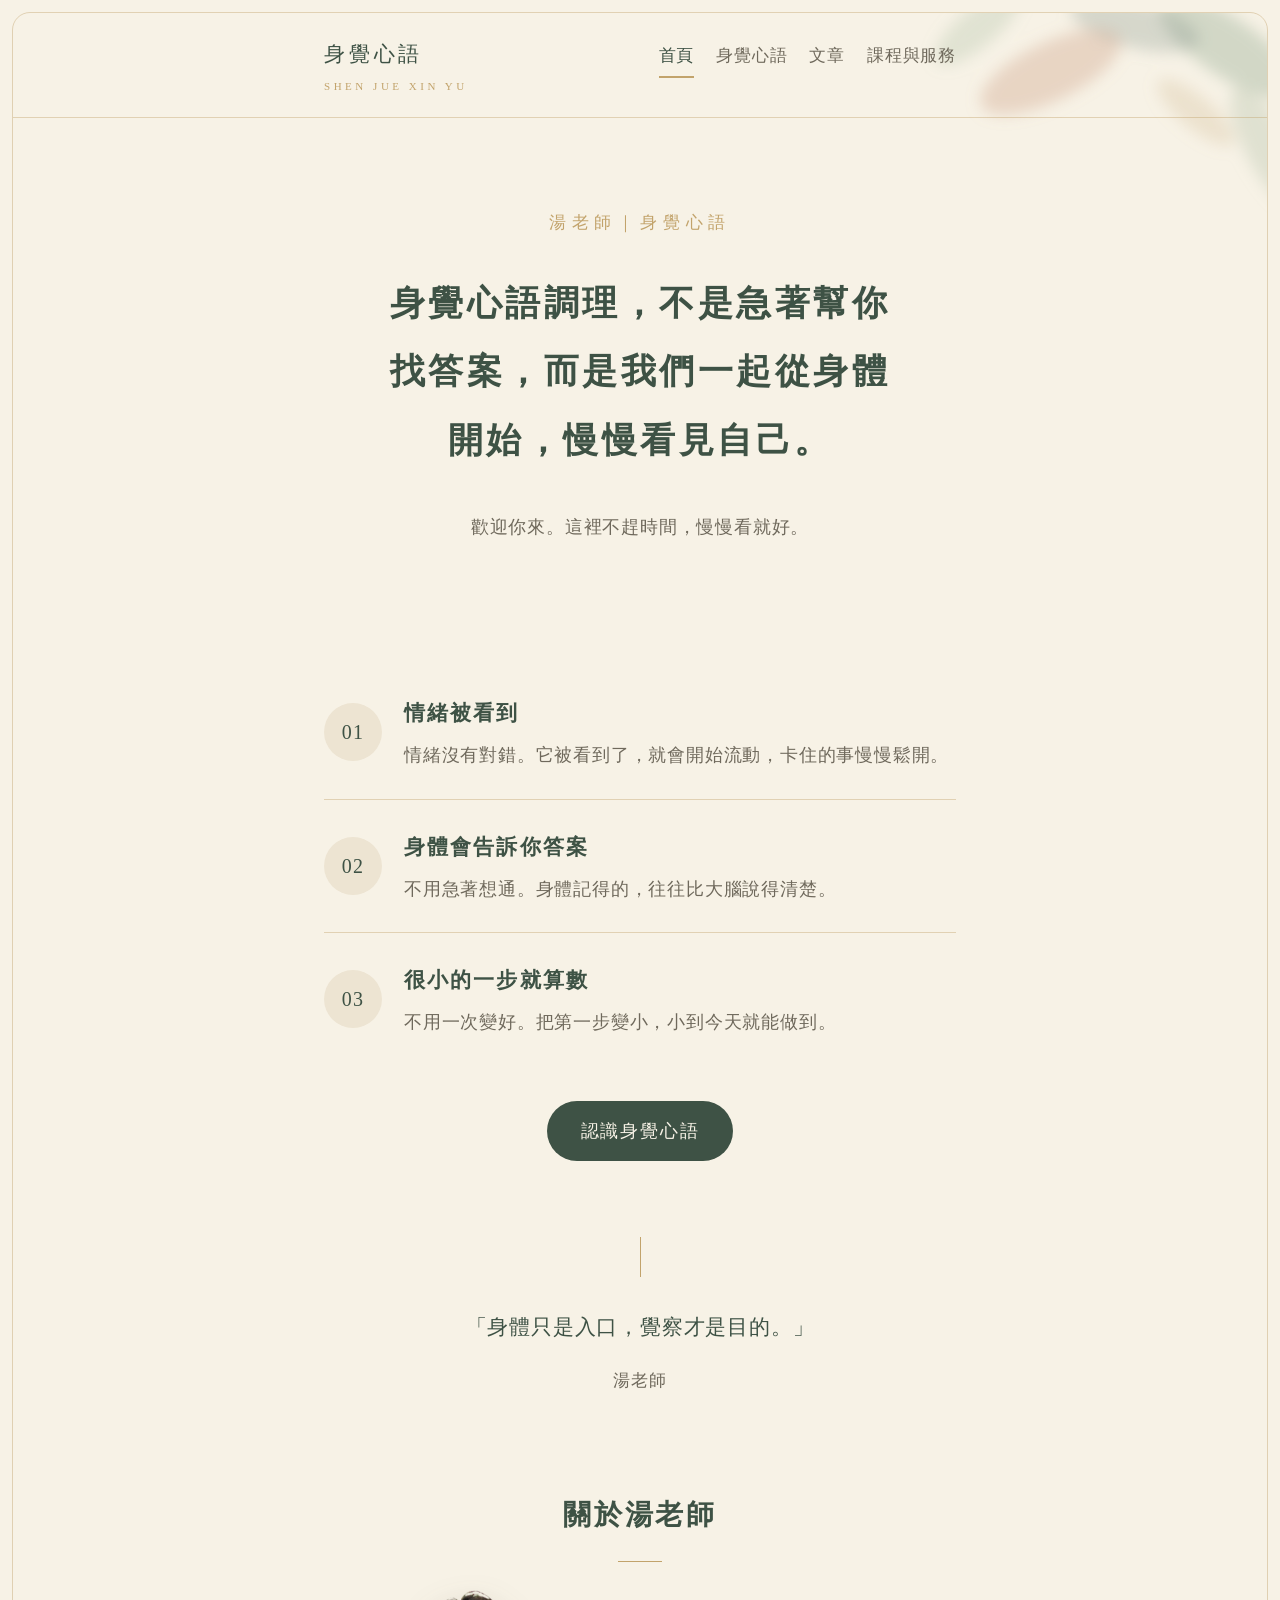
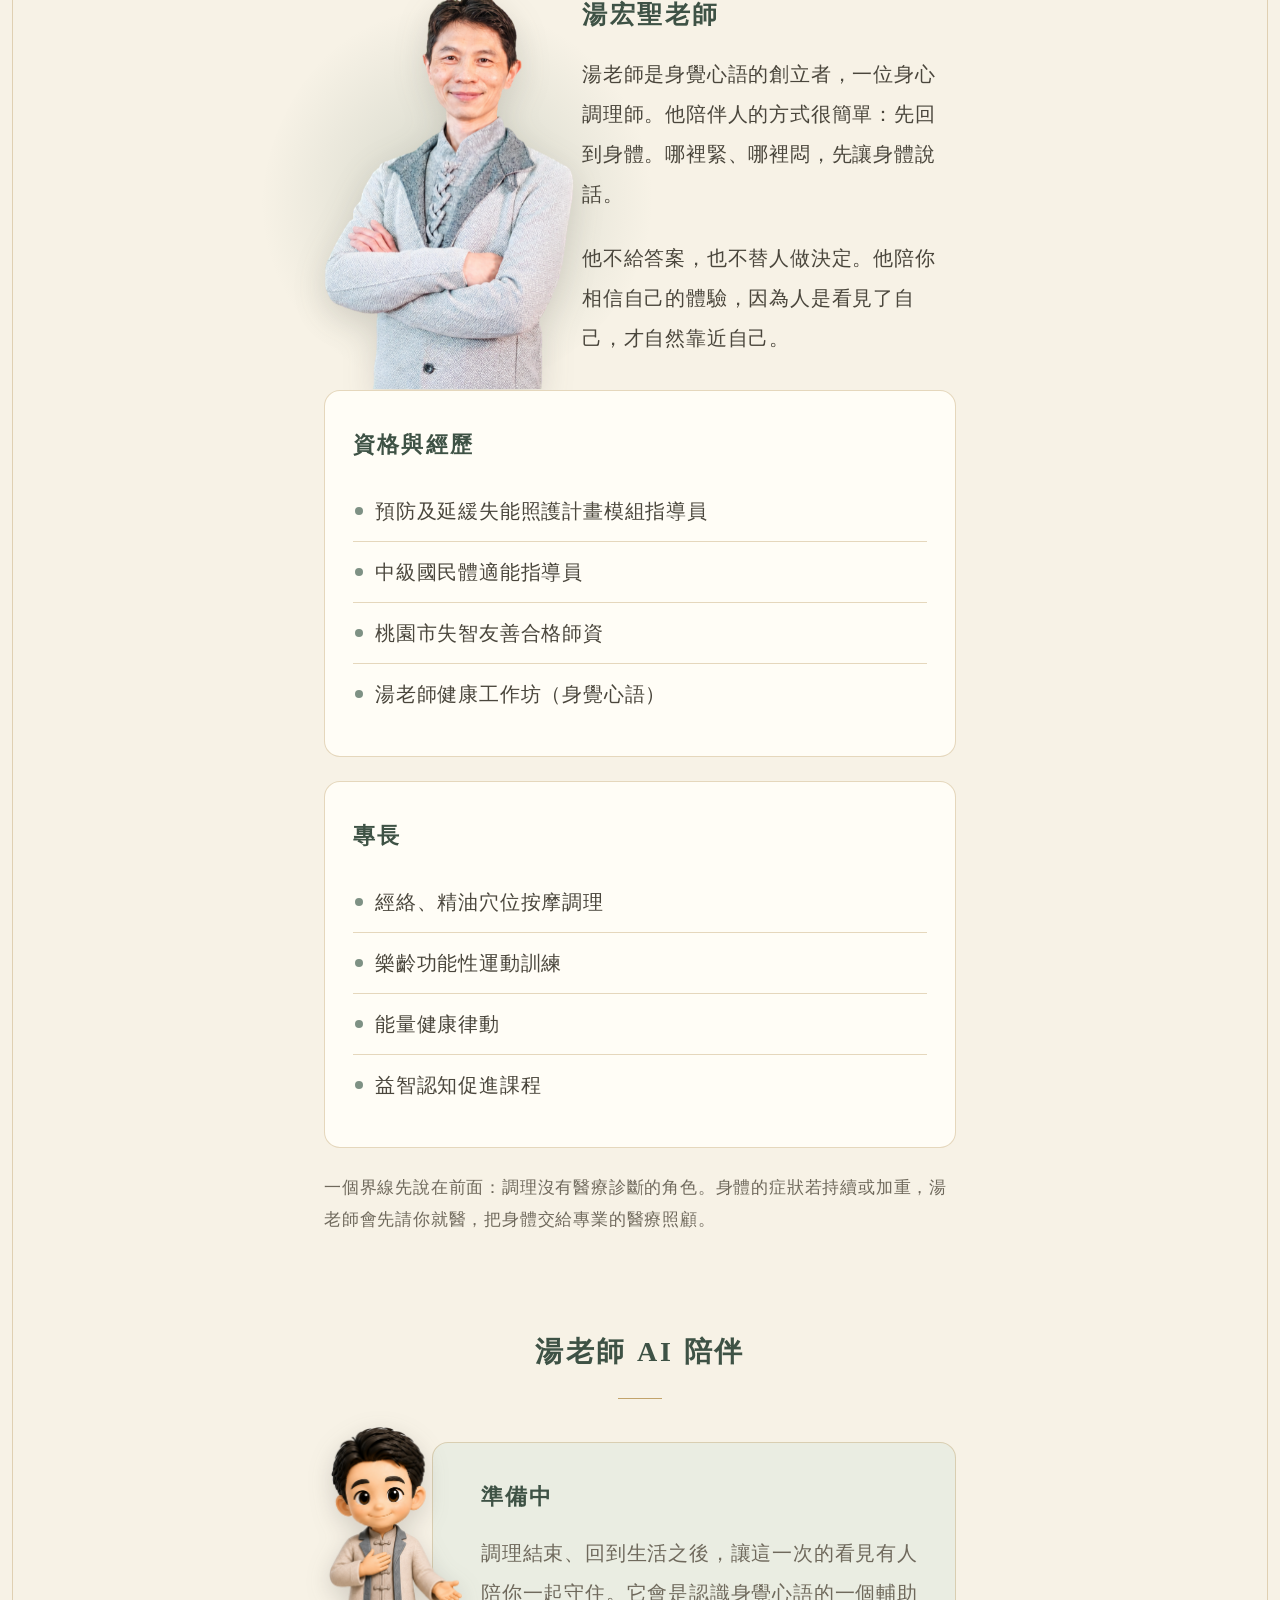
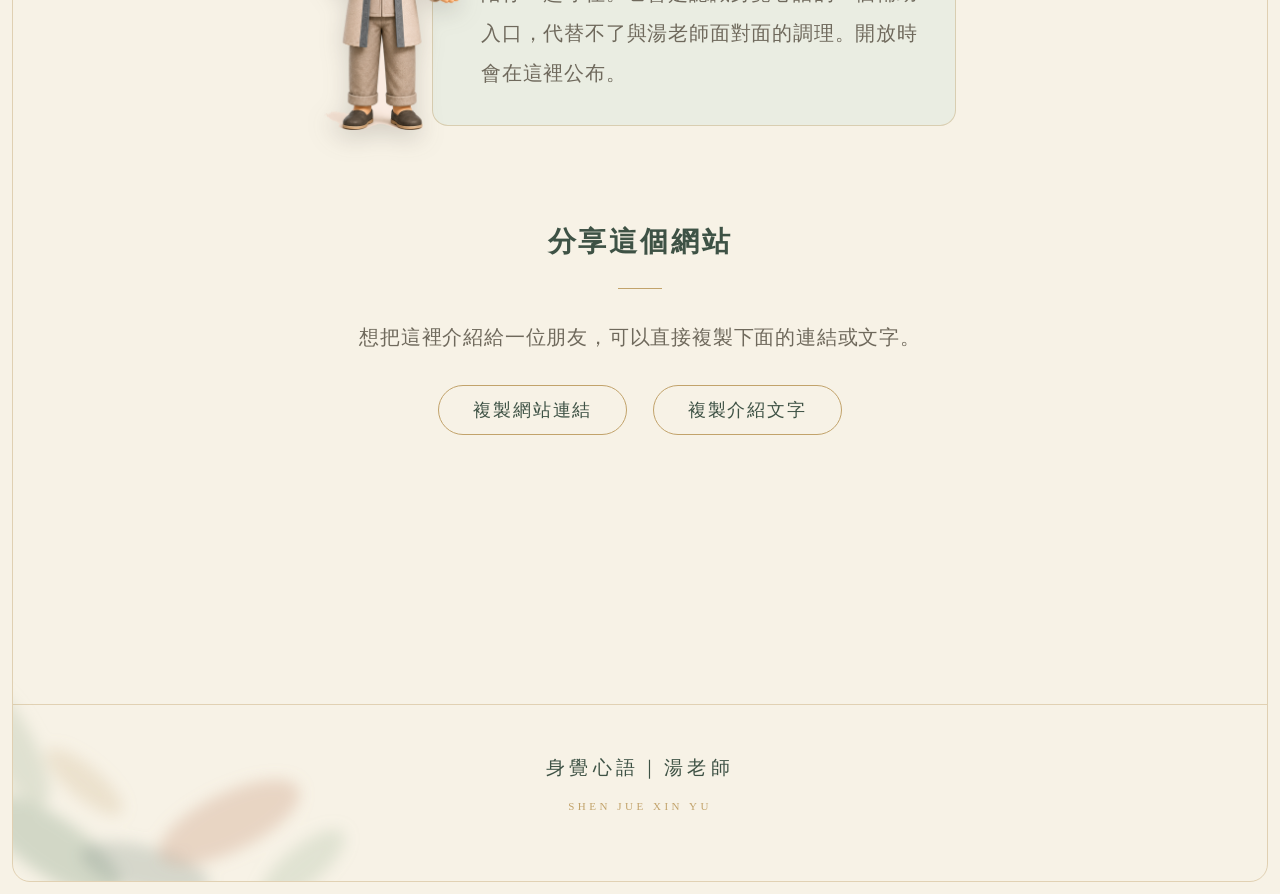
==== index.html @ d721b032 "身覺心語官網 初始版本" ====
<!DOCTYPE html>
<html lang="zh-Hant">
<head>
<meta charset="UTF-8">
<meta name="viewport" content="width=device-width, initial-scale=1">
<meta name="robots" content="noindex, nofollow">
<title>身覺心語｜湯老師</title>
<link rel="stylesheet" href="style.css">
</head>
<body>
<div class="sheet">

<nav class="nav">
  <div class="nav-inner">
    <a class="nav-brand" href="index.html">身覺心語<span class="latin">SHEN JUE XIN YU</span></a>
    <a class="nav-link active" href="index.html">首頁</a>
    <a class="nav-link" href="system.html">身覺心語</a>
    <a class="nav-link" href="articles.html">文章</a>
    <a class="nav-link" href="services.html">課程與服務</a>
  </div>
</nav>

<main class="page">

  <div class="hero">
    <div class="kicker">湯老師｜身覺心語</div>
    <h1>身覺心語調理，不是急著幫你找答案，而是我們一起從身體開始，慢慢看見自己。</h1>
    <p class="sub">歡迎你來。這裡不趕時間，慢慢看就好。</p>
  </div>

  <section>
    <div class="numlist">
      <div class="numitem">
        <div class="num">01</div>
        <div>
          <h3>情緒被看到</h3>
          <p>情緒沒有對錯。它被看到了，就會開始流動，卡住的事慢慢鬆開。</p>
        </div>
      </div>
      <div class="numitem">
        <div class="num">02</div>
        <div>
          <h3>身體會告訴你答案</h3>
          <p>不用急著想通。身體記得的，往往比大腦說得清楚。</p>
        </div>
      </div>
      <div class="numitem">
        <div class="num">03</div>
        <div>
          <h3>很小的一步就算數</h3>
          <p>不用一次變好。把第一步變小，小到今天就能做到。</p>
        </div>
      </div>
    </div>
    <p class="center" style="margin-top:36px;">
      <a class="btn" href="system.html">認識身覺心語</a>
    </p>
  </section>

  <blockquote class="quote">
    「身體只是入口，覺察才是目的。」
    <span class="by">湯老師</span>
  </blockquote>

  <section>
    <h2 class="section-title">關於湯老師</h2>
    <div class="about-stage">
      <img class="about-photo" src="assets/tang-portrait.png" alt="湯宏聖老師形象照">
      <div class="about-intro">
        <h3>湯宏聖老師</h3>
        <p>湯老師是身覺心語的創立者，一位身心調理師。他陪伴人的方式很簡單：先回到身體。哪裡緊、哪裡悶，先讓身體說話。</p>
        <p>他不給答案，也不替人做決定。他陪你相信自己的體驗，因為人是看見了自己，才自然靠近自己。</p>
      </div>
    </div>

    <div class="card" style="margin-top:32px;">
      <h3>資格與經歷</h3>
      <ul class="cred-list">
        <li>預防及延緩失能照護計畫模組指導員</li>
        <li>中級國民體適能指導員</li>
        <li>桃園市失智友善合格師資</li>
        <li>湯老師健康工作坊（身覺心語）</li>
      </ul>
    </div>
    <div class="card">
      <h3>專長</h3>
      <ul class="cred-list">
        <li>經絡、精油穴位按摩調理</li>
        <li>樂齡功能性運動訓練</li>
        <li>能量健康律動</li>
        <li>益智認知促進課程</li>
      </ul>
    </div>

    <p class="note">一個界線先說在前面：調理沒有醫療診斷的角色。身體的症狀若持續或加重，湯老師會先請你就醫，把身體交給專業的醫療照顧。</p>
  </section>

  <section>
    <h2 class="section-title">湯老師 AI 陪伴</h2>
    <div class="ai-stage">
      <img class="ai-figure" src="assets/q-home.png" alt="Q版湯老師">
      <div class="card tint">
        <h3>準備中</h3>
        <p class="soft">調理結束、回到生活之後，讓這一次的看見有人陪你一起守住。它會是認識身覺心語的一個輔助入口，代替不了與湯老師面對面的調理。開放時會在這裡公布。</p>
        <!-- GPTs 連結由湯老師提供後填入下方 href -->
        <!-- <p><a class="btn" href="">開始體驗</a></p> -->
      </div>
    </div>
  </section>

  <section>
    <h2 class="section-title">分享這個網站</h2>
    <p class="center soft">想把這裡介紹給一位朋友，可以直接複製下面的連結或文字。</p>
    <p class="center" style="margin-top:28px;">
      <button class="btn ghost" id="copyLink" type="button">複製網站連結</button>
      &nbsp;&nbsp;
      <button class="btn ghost" id="copyIntro" type="button">複製介紹文字</button>
    </p>
    <p class="center note" id="copyDone" style="visibility:hidden;">已複製</p>
  </section>

</main>

<footer>
  <div class="brand">身覺心語｜湯老師<span class="latin">SHEN JUE XIN YU</span></div>
</footer>

</div>

<script>
(function () {
  var introText = "想把湯老師的網站分享給你。湯老師從身體的感受出發，陪人慢慢整理情緒，還有生活裡卡住的地方。可以先安靜看看，不用急著決定什麼。";

  function copy(text) {
    if (navigator.clipboard && navigator.clipboard.writeText) {
      return navigator.clipboard.writeText(text);
    }
    var ta = document.createElement("textarea");
    ta.value = text;
    document.body.appendChild(ta);
    ta.select();
    document.execCommand("copy");
    document.body.removeChild(ta);
    return Promise.resolve();
  }

  function done() {
    var el = document.getElementById("copyDone");
    el.style.visibility = "visible";
    setTimeout(function () { el.style.visibility = "hidden"; }, 2000);
  }

  document.getElementById("copyLink").addEventListener("click", function () {
    copy(window.location.href).then(done);
  });
  document.getElementById("copyIntro").addEventListener("click", function () {
    copy(introText).then(done);
  });
})();
</script>

</body>
</html>
---- style.css ----
/* 身覺心語｜湯老師 個人網站 共用樣式
   版型：陶土手札（2026-07-23 江江選定）
   紙質米白底、金色細線框、四角水彩葉、墨綠襯線標題、編號清單。
   讀者可能五十歲上下：正文 19px 起跳，全站最小字級 17px，行距放寬。 */

:root {
  --paper: #F7F2E6;
  --card: #FFFDF6;
  --ink: #3E5245;        /* 墨綠：標題與重點 */
  --text: #4A463C;       /* 正文暖棕灰 */
  --text-soft: #6F695C;
  --gold: #C2A36B;
  --gold-line: rgba(194, 163, 107, 0.42);
  --cream: #EDE4D2;      /* 編號圓底 */
  --sage: #7E9184;
  --sage-soft: #EAEDE2;
  --clay: #B97D5B;
  --clay-soft: #F5EBDF;
  --qbg: #F7E9DF;        /* Q 版圖的底色，用來讓裁切圖融入 */
}

* { box-sizing: border-box; }

html, body {
  margin: 0;
  padding: 0;
  background: var(--paper);
}

body {
  font-family: "PingFang TC", "Heiti TC", "Microsoft JhengHei", sans-serif;
  font-size: 19px;
  line-height: 2;
  letter-spacing: 0.04em;
  color: var(--text);
  -webkit-font-smoothing: antialiased;
  padding: 12px;
}

h1, h2, h3, .serif {
  font-family: "Songti TC", "Kaiti TC", "PMingLiU", serif;
  font-weight: 600;
  letter-spacing: 0.1em;
  color: var(--ink);
}

/* ── 金線紙框與水彩葉 ── */
.sheet {
  position: relative;
  overflow: hidden;
  border: 1px solid var(--gold-line);
  border-radius: 18px;
  min-height: calc(100vh - 24px);
}
.sheet::before,
.sheet::after {
  content: "";
  position: absolute;
  width: min(420px, 82vw);
  height: min(420px, 82vw);
  background: url("assets/leaf-corner.svg") no-repeat;
  background-size: contain;
  pointer-events: none;
  z-index: 0;
}
.sheet::before { top: -30px; right: -50px; transform: scaleX(-1); }
.sheet::after  { bottom: -30px; left: -50px; transform: scaleY(-1); }

/* ── 導覽 ── */
.nav {
  position: relative;
  z-index: 1;
  border-bottom: 1px solid var(--gold-line);
}
.nav-inner {
  max-width: 680px;
  margin: 0 auto;
  padding: 20px 24px;
  display: flex;
  flex-wrap: wrap;
  align-items: baseline;
  gap: 8px 22px;
}
.nav-brand {
  font-family: "Songti TC", "Kaiti TC", serif;
  font-size: 21px;
  letter-spacing: 0.18em;
  color: var(--ink);
  text-decoration: none;
  margin-right: auto;
}
.nav-brand .latin {
  display: block;
  font-family: Georgia, serif;
  font-size: 11px;
  letter-spacing: 0.32em;
  color: var(--gold);
}
.nav a.nav-link {
  font-size: 17px;
  color: var(--text-soft);
  text-decoration: none;
  padding-bottom: 3px;
}
.nav a.nav-link:hover { color: var(--ink); }
.nav a.nav-link.active {
  color: var(--ink);
  border-bottom: 2px solid var(--gold);
}

/* ── 版面 ── */
.page {
  position: relative;
  z-index: 1;
  max-width: 680px;
  margin: 0 auto;
  padding: 0 24px 96px;
}
section { margin-top: 88px; }

.section-title {
  font-size: 26px;
  margin: 0 0 28px;
  text-align: center;
}
.section-title::after {
  content: "";
  display: block;
  width: 44px;
  height: 1px;
  background: var(--gold);
  margin: 18px auto 0;
}

p { margin: 0 0 1.2em; }
.soft { color: var(--text-soft); }
.note {
  font-size: 17px;
  line-height: 1.9;
  color: var(--text-soft);
}
.center { text-align: center; }

/* ── 開場 ── */
.hero {
  padding: 88px 0 12px;
  text-align: center;
}
.hero .kicker {
  font-size: 17px;
  letter-spacing: 0.34em;
  color: var(--gold);
  margin-bottom: 30px;
}
.hero h1 {
  font-size: 31px;
  line-height: 1.95;
  font-weight: 600;
  margin: 0 auto;
  max-width: 15em;
}
.hero .sub {
  margin-top: 34px;
  font-size: 18px;
  color: var(--text-soft);
}

/* ── 編號清單（01 02 03）── */
.numlist { margin-top: 12px; }
.numitem {
  display: flex;
  align-items: center;
  gap: 22px;
  padding: 26px 0;
}
.numitem + .numitem { border-top: 1px solid var(--gold-line); }
.numitem .num {
  flex: none;
  width: 58px;
  height: 58px;
  border-radius: 50%;
  background: var(--cream);
  color: var(--ink);
  font-family: "Songti TC", Georgia, serif;
  font-size: 20px;
  letter-spacing: 0.06em;
  display: flex;
  align-items: center;
  justify-content: center;
}
.numitem h3 { font-size: 21px; margin: 0 0 4px; }
.numitem p { margin: 0; color: var(--text-soft); font-size: 18px; line-height: 1.9; }

/* ── 金句 ── */
.quote {
  margin: 76px auto 0;
  max-width: 26em;
  text-align: center;
  font-family: "Songti TC", "Kaiti TC", serif;
  font-size: 21px;
  line-height: 2.1;
  color: var(--ink);
}
.quote::before {
  content: "";
  display: block;
  width: 1px;
  height: 40px;
  background: var(--gold);
  margin: 0 auto 28px;
}
.quote .by {
  display: block;
  margin-top: 14px;
  font-size: 17px;
  color: var(--text-soft);
  font-family: "PingFang TC", sans-serif;
}

/* ── 卡片 ── */
.card {
  background: var(--card);
  border: 1px solid var(--gold-line);
  border-radius: 16px;
  padding: 32px 28px;
  margin-bottom: 24px;
}
.card h3 { font-size: 22px; margin: 0 0 14px; }
.card p:last-child { margin-bottom: 0; }
.tint { background: var(--sage-soft); }

/* ── 圖文交織構圖 ── */

/* 關於湯老師：去背照浮在有機色暈上，文字繞排，下緣藏進資格卡後面 */
.about-stage {
  position: relative;
  margin-bottom: 6px;
}
.about-stage::before {
  content: "";
  position: absolute;
  left: -10%;
  top: 4%;
  width: 62%;
  aspect-ratio: 1 / 1;
  background: radial-gradient(closest-side, rgba(126, 145, 132, 0.30), rgba(126, 145, 132, 0));
  border-radius: 48% 52% 55% 45% / 55% 48% 52% 45%;
  z-index: 0;
}
.about-photo {
  float: left;
  width: 46%;
  max-width: 250px;
  margin: 0 8px -34px 0;
  position: relative;
  z-index: 1;
  filter: drop-shadow(0 10px 16px rgba(70, 65, 58, 0.16));
}
.about-intro { position: relative; z-index: 1; }
.about-intro h3 { font-size: 25px; margin: 8px 0 14px; }
.about-stage::after { content: ""; display: block; clear: none; }
.about-stage + .card { position: relative; z-index: 2; }

/* AI 陪伴：Q 版站在卡片旁，手勢對著卡片、身體與卡片交疊 */
.ai-stage {
  display: flex;
  align-items: flex-end;
}
.ai-figure {
  flex: none;
  width: 138px;
  margin-right: -30px;
  margin-bottom: -4px;
  position: relative;
  z-index: 2;
  filter: drop-shadow(0 8px 12px rgba(70, 65, 58, 0.20));
}
.ai-stage .card {
  position: relative;
  z-index: 1;
  margin-bottom: 0;
  padding-left: 48px;
}

/* 分頁開場：文字在左、Q 版站在金線後探出來 */
.hero-side {
  display: flex;
  align-items: flex-end;
  gap: 10px;
  text-align: left;
  padding: 64px 0 0;
  border-bottom: 1px solid var(--gold-line);
}
.hero-side .hero-text { flex: 1; padding-bottom: 36px; }
.hero-side .kicker { margin-bottom: 22px; }
.hero-side h1 { font-size: 29px; margin: 0; max-width: none; }
.hero-side .sub { margin-top: 18px; }
.hero-figure {
  flex: none;
  width: 128px;
  margin-bottom: -1px;
  filter: drop-shadow(0 6px 10px rgba(70, 65, 58, 0.16));
}

/* ── 名銜與專長 ── */
.cred-list {
  list-style: none;
  margin: 0;
  padding: 0;
}
.cred-list li {
  padding: 10px 0 10px 22px;
  position: relative;
  border-bottom: 1px solid var(--gold-line);
}
.cred-list li:last-child { border-bottom: none; }
.cred-list li::before {
  content: "";
  position: absolute;
  left: 2px;
  top: 50%;
  width: 8px;
  height: 8px;
  border-radius: 50%;
  background: var(--sage);
  transform: translateY(-50%);
}

/* ── 服務 ── */
.svc dl {
  margin: 20px 0 0;
  border-top: 1px solid var(--gold-line);
  padding-top: 18px;
}
.svc dt {
  font-size: 17px;
  color: var(--ink);
  letter-spacing: 0.12em;
  margin-top: 14px;
}
.svc dt:first-child { margin-top: 0; }
.svc dd { margin: 4px 0 0; }

.chip {
  display: inline-block;
  font-size: 17px;
  color: var(--clay);
  background: var(--clay-soft);
  border-radius: 999px;
  padding: 2px 16px;
}

/* ── 按鈕 ── */
.btn {
  display: inline-block;
  font-size: 18px;
  color: var(--paper);
  background: var(--ink);
  border: none;
  border-radius: 999px;
  padding: 12px 34px;
  text-decoration: none;
  cursor: pointer;
  font-family: inherit;
  letter-spacing: 0.1em;
}
.btn:hover { background: #33453A; }
.btn.ghost {
  background: transparent;
  color: var(--ink);
  border: 1px solid var(--gold);
}
.btn.ghost:hover { background: var(--cream); }

/* ── 四層結構 ── */
.layer {
  display: flex;
  gap: 22px;
  align-items: flex-start;
  padding: 30px 0;
  border-bottom: 1px solid var(--gold-line);
}
.layer:last-of-type { border-bottom: none; }
.layer .glyph {
  flex: none;
  width: 58px;
  height: 58px;
  border-radius: 50%;
  background: var(--cream);
  color: var(--ink);
  font-family: "Songti TC", "Kaiti TC", serif;
  font-size: 26px;
  display: flex;
  align-items: center;
  justify-content: center;
}
.layer h3 { font-size: 21px; margin: 4px 0 8px; }
.layer p { margin: 0; color: var(--text-soft); }

/* ── 聯絡 ── */
.contact-row {
  display: flex;
  justify-content: space-between;
  align-items: baseline;
  gap: 16px;
  padding: 16px 0;
  border-bottom: 1px solid var(--gold-line);
}
.contact-row .label { color: var(--text-soft); }

/* ── 文章 ── */
.article-card {
  display: block;
  background: var(--card);
  border: 1px solid var(--gold-line);
  border-radius: 16px;
  padding: 26px 28px;
  margin-bottom: 20px;
  text-decoration: none;
  color: var(--text);
}
.article-card:hover { border-color: var(--gold); }
.article-card .meta {
  font-size: 17px;
  color: var(--text-soft);
  margin-bottom: 6px;
}
.article-card h3 { font-size: 21px; margin: 0 0 8px; }
.article-card p { margin: 0; color: var(--text-soft); }

.empty {
  text-align: center;
  color: var(--text-soft);
  background: var(--sage-soft);
  border-radius: 16px;
  padding: 44px 28px;
}

/* ── 頁尾 ── */
footer {
  position: relative;
  z-index: 1;
  margin-top: 96px;
  border-top: 1px solid var(--gold-line);
  padding: 44px 24px 64px;
  text-align: center;
}
footer .brand {
  font-family: "Songti TC", "Kaiti TC", serif;
  font-size: 19px;
  letter-spacing: 0.24em;
  color: var(--ink);
}
footer .latin {
  display: block;
  margin-top: 8px;
  font-family: Georgia, serif;
  font-size: 11px;
  letter-spacing: 0.32em;
  color: var(--gold);
}

@media (min-width: 600px) {
  body { font-size: 20px; }
  .hero h1 { font-size: 35px; }
  .section-title { font-size: 28px; }
}

@media (max-width: 520px) {
  .ai-figure { width: 104px; margin-right: -20px; }
  .ai-stage .card { padding-left: 38px; padding-right: 22px; }
}
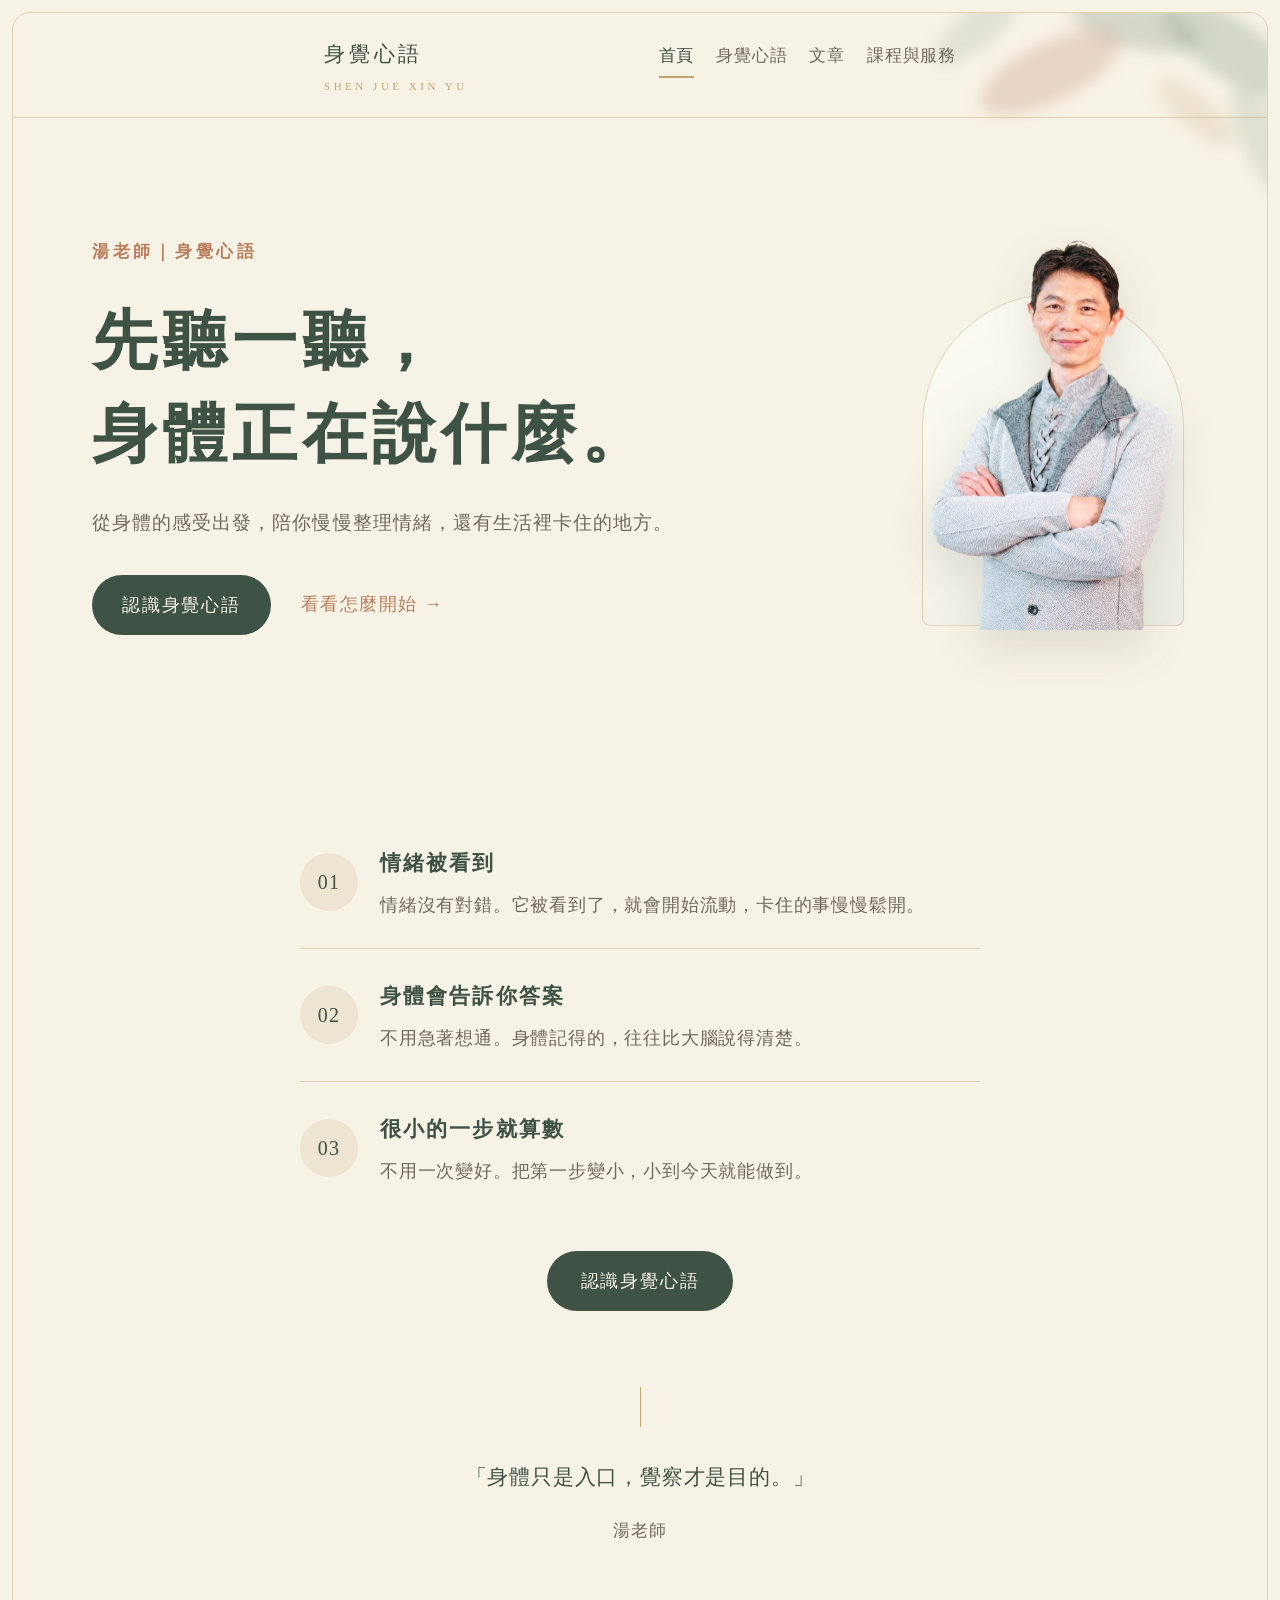
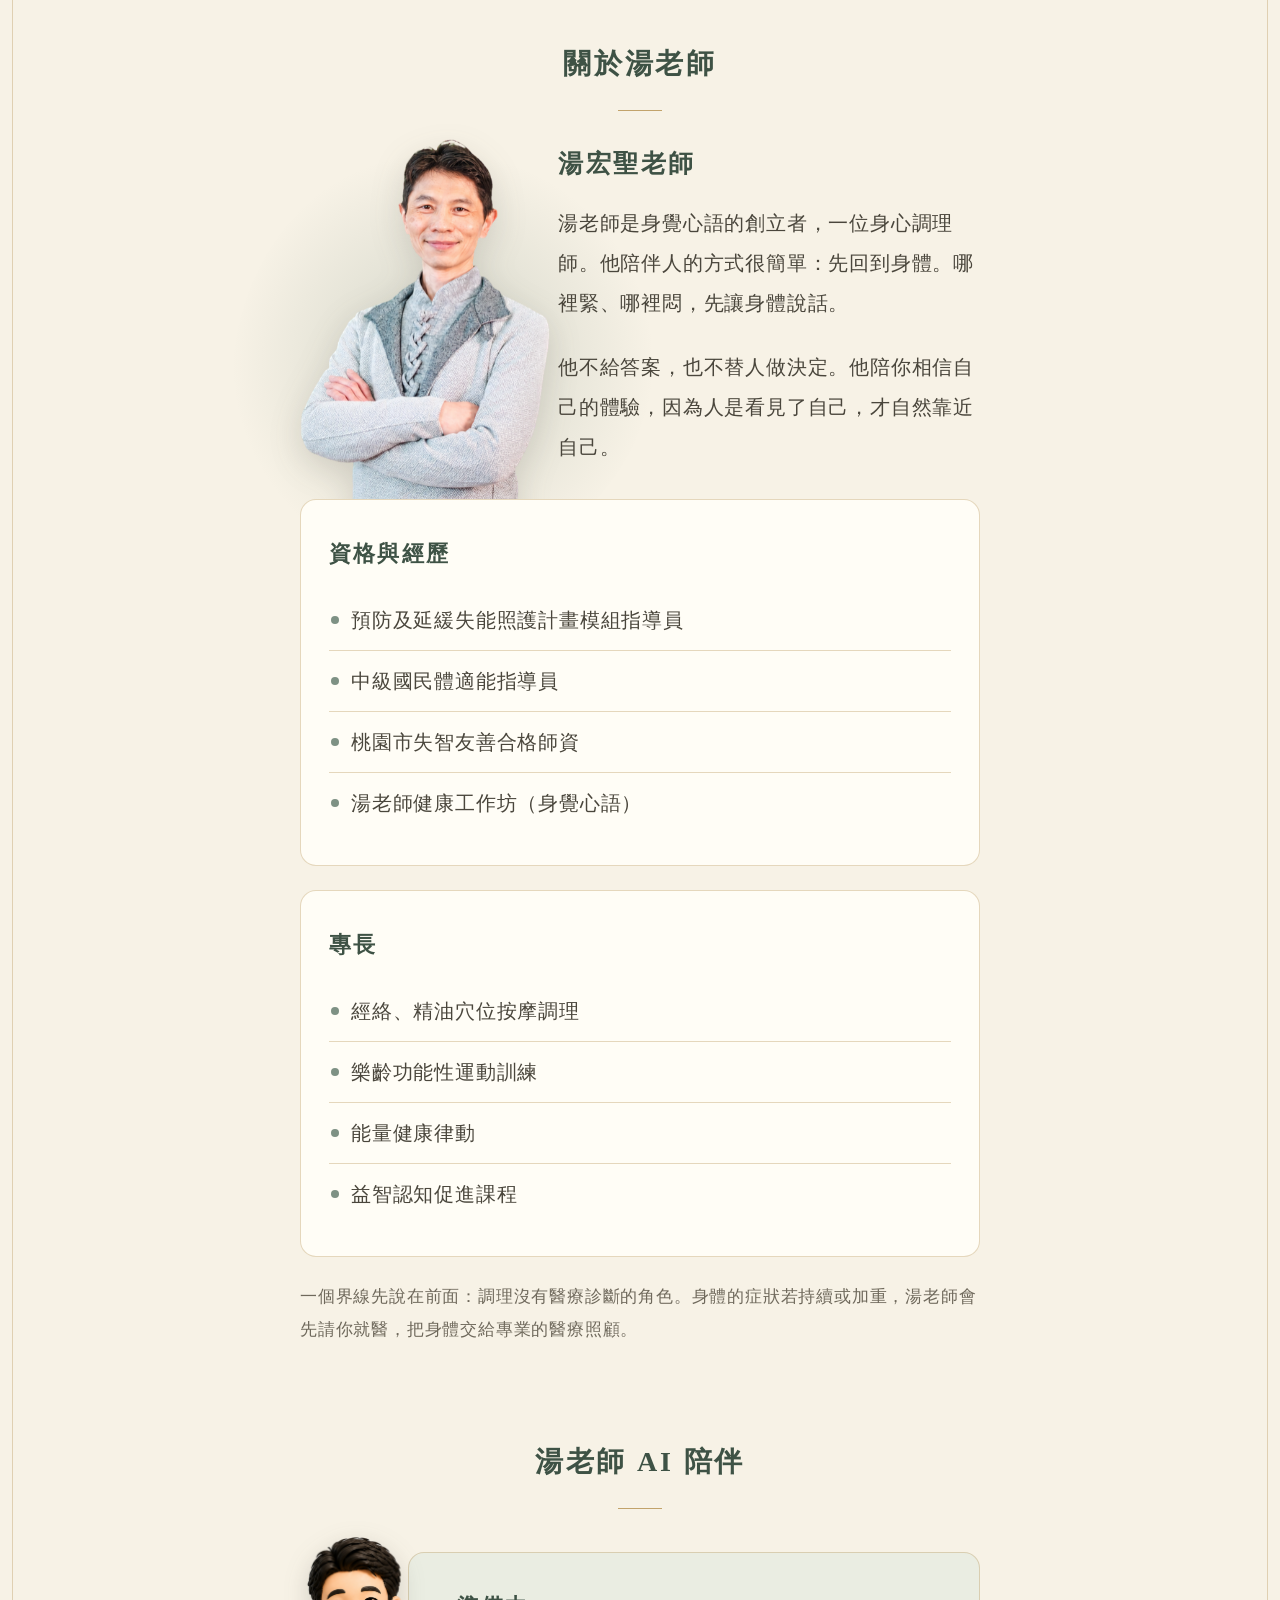
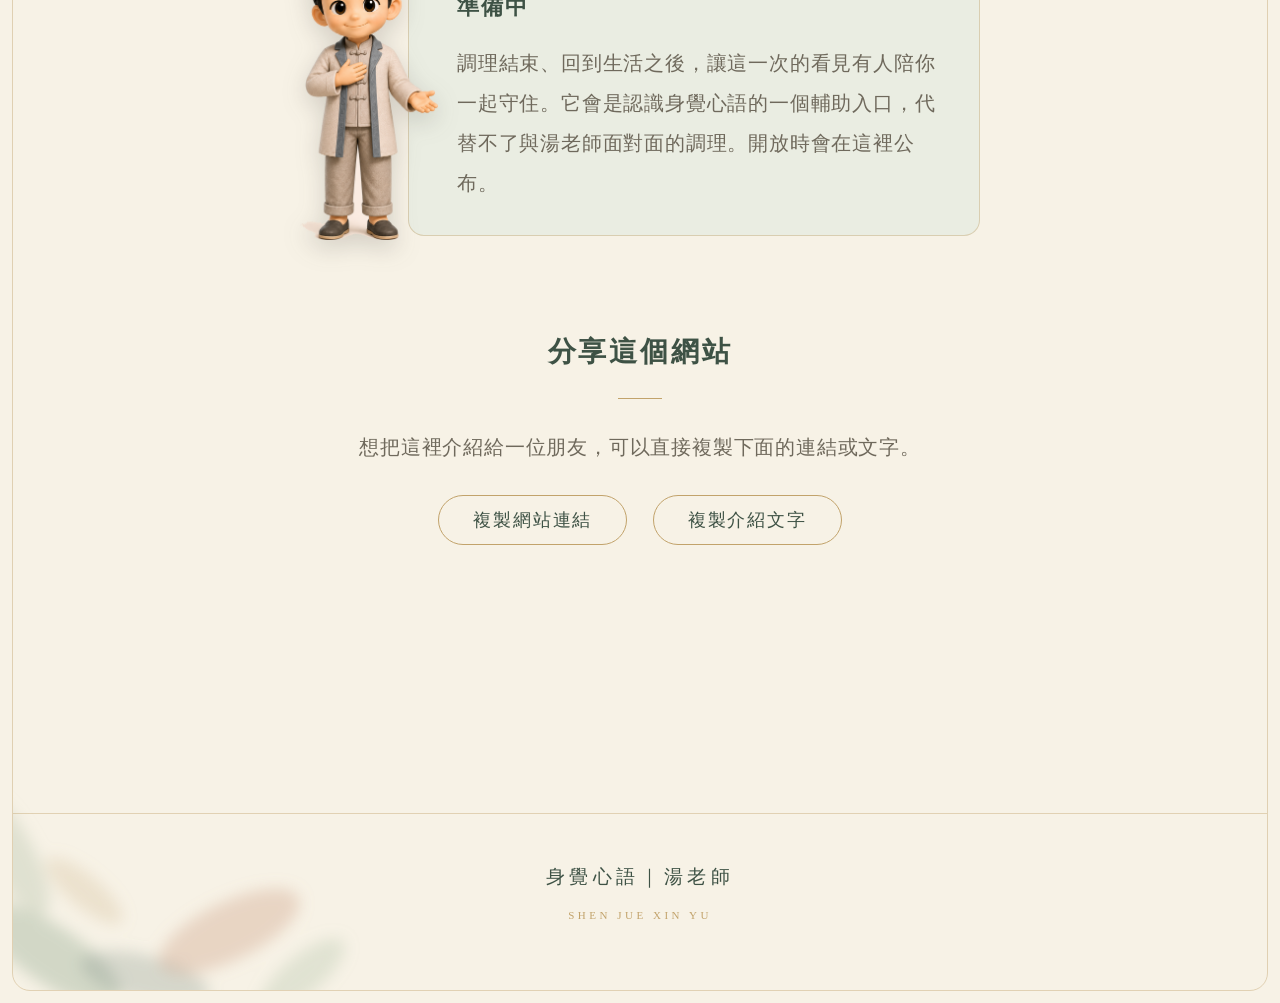
==== commit 3eb402dc: "優化首頁人物與文字排版" ====
--- a/index.html
+++ b/index.html
@@ -3,7 +3,6 @@
 <head>
 <meta charset="UTF-8">
 <meta name="viewport" content="width=device-width, initial-scale=1">
-<meta name="robots" content="noindex, nofollow">
 <title>身覺心語｜湯老師</title>
 <link rel="stylesheet" href="style.css">
 </head>
@@ -20,12 +19,21 @@
   </div>
 </nav>
 
-<main class="page">
+<main class="page home-page">
 
-  <div class="hero">
-    <div class="kicker">湯老師｜身覺心語</div>
-    <h1>身覺心語調理，不是急著幫你找答案，而是我們一起從身體開始，慢慢看見自己。</h1>
-    <p class="sub">歡迎你來。這裡不趕時間，慢慢看就好。</p>
+  <div class="home-hero">
+    <div class="home-hero-copy">
+      <div class="kicker">湯老師｜身覺心語</div>
+      <h1><span>先聽一聽，</span><span>身體正在說什麼。</span></h1>
+      <p class="sub">從身體的感受出發，陪你慢慢整理情緒，還有生活裡卡住的地方。</p>
+      <div class="home-hero-actions">
+        <a class="btn" href="system.html">認識身覺心語</a>
+        <a class="text-link" href="services.html">看看怎麼開始 <span aria-hidden="true">→</span></a>
+      </div>
+    </div>
+    <div class="home-portrait" aria-hidden="true">
+      <img src="assets/tang-portrait.png" alt="">
+    </div>
   </div>
 
   <section>
--- a/style.css
+++ b/style.css
@@ -165,6 +165,108 @@
   color: var(--text-soft);
 }
 
+/* ── 首頁主視覺 ── */
+.page.home-page {
+  max-width: 1180px;
+  padding-left: 42px;
+  padding-right: 42px;
+}
+.home-page > section,
+.home-page > .quote {
+  max-width: 680px;
+  margin-left: auto;
+  margin-right: auto;
+}
+.home-hero {
+  min-height: 610px;
+  padding: 84px 0 60px;
+  display: grid;
+  grid-template-columns: minmax(0, 1fr) 300px;
+  align-items: center;
+  gap: clamp(48px, 7vw, 96px);
+}
+.home-hero-copy {
+  min-width: 0;
+  max-width: 700px;
+}
+.home-hero .kicker {
+  margin-bottom: 26px;
+  color: var(--clay);
+  font-size: 17px;
+  font-weight: 600;
+  letter-spacing: 0.22em;
+}
+.home-hero h1 {
+  margin: 0;
+  font-size: clamp(48px, 5.1vw, 70px);
+  line-height: 1.42;
+  letter-spacing: 0.075em;
+  font-weight: 600;
+}
+.home-hero h1 span {
+  display: block;
+  white-space: nowrap;
+}
+.home-hero .sub {
+  max-width: 31em;
+  margin: 24px 0 0;
+  color: var(--text-soft);
+  font-size: 19px;
+  line-height: 1.9;
+  letter-spacing: 0.055em;
+}
+.home-hero-actions {
+  margin-top: 34px;
+  display: flex;
+  align-items: center;
+  flex-wrap: wrap;
+  gap: 18px 30px;
+}
+.home-hero-actions .btn {
+  padding: 12px 30px;
+}
+.home-hero .text-link {
+  color: var(--clay);
+  font-size: 18px;
+  text-decoration: none;
+  letter-spacing: 0.08em;
+  border-bottom: 1px solid transparent;
+}
+.home-hero .text-link:hover {
+  border-bottom-color: currentColor;
+}
+.home-portrait {
+  position: relative;
+  width: 270px;
+  height: 390px;
+  justify-self: end;
+  display: flex;
+  align-items: flex-end;
+  justify-content: center;
+}
+.home-portrait::before {
+  content: "";
+  position: absolute;
+  left: 50%;
+  bottom: 4px;
+  width: 260px;
+  height: 330px;
+  transform: translateX(-50%);
+  border: 1px solid var(--gold-line);
+  border-radius: 50% 50% 8px 8px / 40% 40% 8px 8px;
+  background: linear-gradient(150deg, rgba(255,253,246,0.86), rgba(234,237,226,0.92));
+}
+.home-portrait img {
+  position: relative;
+  z-index: 1;
+  display: block;
+  width: 270px;
+  max-height: 390px;
+  object-fit: contain;
+  object-position: center bottom;
+  filter: drop-shadow(0 16px 22px rgba(70, 65, 58, 0.14));
+}
+
 /* ── 編號清單（01 02 03）── */
 .numlist { margin-top: 12px; }
 .numitem {
@@ -425,8 +527,410 @@
   color: var(--text-soft);
   margin-bottom: 6px;
 }
+.article-card .article-label {
+  display: inline-block;
+  margin: 2px 0 12px;
+  padding: 2px 13px;
+  border-radius: 999px;
+  background: var(--sage-soft);
+  color: var(--ink);
+  font-size: 16px;
+  letter-spacing: 0.08em;
+}
 .article-card h3 { font-size: 21px; margin: 0 0 8px; }
 .article-card p { margin: 0; color: var(--text-soft); }
+.article-card .article-detail {
+  margin-top: 12px;
+  font-size: 17px;
+  line-height: 1.8;
+}
+.article-card .article-detail strong { color: var(--ink); }
+.article-card .article-more {
+  display: inline-block;
+  margin-top: 18px;
+  color: var(--clay);
+  font-size: 17px;
+}
+
+/* ── 單篇文章：散文編輯版型 ── */
+.page.article-page { max-width: 1080px; }
+.essay-hero {
+  display: grid;
+  grid-template-columns: minmax(0, 1fr) minmax(260px, 340px);
+  gap: clamp(36px, 6vw, 68px);
+  align-items: center;
+  margin-top: 46px;
+  padding: clamp(34px, 5vw, 58px);
+  border: 1px solid var(--gold-line);
+  border-radius: 28px;
+  background:
+    radial-gradient(circle at 85% 15%, rgba(194, 163, 107, 0.16), transparent 34%),
+    linear-gradient(135deg, rgba(255, 253, 246, 0.96), rgba(234, 237, 226, 0.72));
+  box-shadow: 0 18px 50px rgba(70, 65, 58, 0.08);
+}
+.essay-breadcrumb {
+  display: inline-block;
+  margin-bottom: 24px;
+  color: var(--text-soft);
+  font-size: 16px;
+  text-decoration: none;
+}
+.essay-breadcrumb:hover { color: var(--ink); }
+.essay-meta {
+  display: flex;
+  flex-wrap: wrap;
+  gap: 8px;
+  align-items: center;
+  color: var(--text-soft);
+  font-size: 14px;
+  letter-spacing: 0.08em;
+}
+.essay-meta span {
+  padding: 3px 11px;
+  border: 1px solid var(--gold-line);
+  border-radius: 999px;
+  background: rgba(255, 253, 246, 0.74);
+  color: var(--ink);
+}
+.essay-meta time {
+  margin-left: 4px;
+  color: var(--text-soft);
+}
+.essay-hero h1 {
+  margin: 18px 0 24px;
+  font-size: clamp(36px, 4.2vw, 48px);
+  line-height: 1.45;
+  letter-spacing: 0.035em;
+}
+.tibet-relationship-page .essay-hero h1 {
+  font-size: clamp(34px, 3.7vw, 43px);
+  white-space: nowrap;
+}
+.essay-lead {
+  margin: 0;
+  color: var(--text-soft);
+  font-size: 19px;
+  line-height: 1.95;
+}
+.essay-cover {
+  margin: 0;
+}
+.essay-cover img {
+  display: block;
+  width: 100%;
+  height: auto;
+  aspect-ratio: 3 / 4;
+  object-fit: cover;
+  border: 1px solid var(--gold-line);
+  border-radius: 22px;
+  box-shadow: 0 18px 42px rgba(70, 65, 58, 0.16);
+}
+.essay-cover figcaption {
+  margin-top: 10px;
+  color: var(--text-soft);
+  font-size: 15px;
+  line-height: 1.65;
+  text-align: center;
+}
+.essay-guide {
+  display: grid;
+  grid-template-columns: minmax(0, 0.9fr) minmax(0, 1.1fr);
+  gap: 22px;
+  max-width: 900px;
+  margin: 32px auto 0;
+}
+.essay-guide-intro,
+.essay-toc {
+  margin: 0;
+  padding: 28px 30px;
+  border: 1px solid var(--gold-line);
+  border-radius: 20px;
+  background: rgba(255, 253, 246, 0.84);
+}
+.essay-guide-intro {
+  box-shadow: inset 4px 0 0 var(--sage);
+}
+.essay-guide-label,
+.essay-toc-title {
+  color: var(--clay);
+  font-size: 14px;
+  font-weight: 600;
+  letter-spacing: 0.18em;
+}
+.essay-guide-label.second { margin-top: 20px; }
+.essay-guide-intro p {
+  margin: 8px 0 0;
+  color: var(--text);
+  font-size: 17px;
+  line-height: 1.8;
+}
+.essay-toc ol {
+  display: grid;
+  grid-template-columns: 1fr;
+  gap: 10px;
+  margin: 14px 0 0;
+  padding-left: 1.3em;
+}
+.essay-toc li {
+  padding-left: 5px;
+  color: var(--gold);
+  font-size: 15px;
+}
+.essay-toc a {
+  display: inline-block;
+  color: var(--text);
+  font-size: 16px;
+  line-height: 1.65;
+  text-decoration: none;
+}
+.essay-toc a:hover { color: var(--clay); }
+.essay-body {
+  max-width: 760px;
+  margin: 0 auto;
+  padding-top: 52px;
+}
+.essay-body section {
+  margin-top: 74px;
+  scroll-margin-top: 24px;
+}
+.essay-body section:first-child { margin-top: 0; }
+.essay-body h2 {
+  position: relative;
+  margin: 0 0 34px;
+  padding: 0 0 18px 58px;
+  font-size: 29px;
+  line-height: 1.55;
+  text-align: left;
+}
+.essay-body h2::after {
+  content: "";
+  display: block;
+  width: 100%;
+  height: 1px;
+  margin: 18px 0 0;
+  background: linear-gradient(90deg, var(--gold), transparent 78%);
+}
+.essay-body h2::before {
+  content: attr(data-section);
+  position: absolute;
+  left: 0;
+  top: 2px;
+  color: var(--gold);
+  font-family: Georgia, serif;
+  font-size: 17px;
+  font-weight: 400;
+  letter-spacing: 0.08em;
+}
+.essay-body p {
+  margin-bottom: 1.35em;
+  font-size: 19px;
+  line-height: 2.05;
+}
+.essay-dialogue {
+  max-width: 650px;
+  margin: 38px auto;
+}
+.essay-speaker {
+  position: relative;
+  z-index: 2;
+  display: inline-flex;
+  margin: 0 0 -1px 18px;
+  padding: 5px 14px 4px;
+  border: 1px solid var(--gold-line);
+  border-bottom: 0;
+  border-radius: 10px 10px 0 0;
+  background: var(--card);
+  color: var(--clay);
+  font-size: 14px;
+  letter-spacing: 0.12em;
+}
+.essay-dialogue.right .essay-speaker { background: var(--sage-soft); }
+.essay-bubble {
+  position: relative;
+  padding: 22px 26px;
+  border: 1px solid var(--gold-line);
+  border-radius: 20px;
+  background: var(--card);
+  color: var(--ink);
+  font-family: "Songti TC", "Kaiti TC", serif;
+  font-size: 20px;
+  line-height: 1.9;
+  box-shadow: 0 6px 20px rgba(70, 65, 58, 0.07);
+}
+.essay-bubble::before {
+  content: "“";
+  position: absolute;
+  right: 20px;
+  top: 2px;
+  color: var(--gold);
+  font-family: Georgia, serif;
+  font-size: 48px;
+  line-height: 1;
+  opacity: 0.24;
+}
+.essay-dialogue.right .essay-bubble { background: var(--sage-soft); }
+.essay-pullquote {
+  max-width: 640px;
+  margin: 62px auto;
+  padding: 36px 34px;
+  border: 1px solid var(--gold-line);
+  border-radius: 20px;
+  background: linear-gradient(135deg, rgba(234, 237, 226, 0.78), rgba(255, 253, 246, 0.88));
+  color: var(--ink);
+  font-family: "Songti TC", "Kaiti TC", serif;
+  font-size: 24px;
+  line-height: 1.9;
+  text-align: center;
+  box-shadow: 0 10px 30px rgba(70, 65, 58, 0.06);
+}
+.essay-figure {
+  max-width: 440px;
+  margin: 40px auto 46px;
+}
+.essay-figure img {
+  display: block;
+  width: 100%;
+  height: auto;
+  border: 1px solid var(--gold-line);
+  border-radius: 22px;
+  box-shadow: 0 16px 38px rgba(70, 65, 58, 0.14);
+}
+.essay-figure figcaption {
+  max-width: 400px;
+  margin: 13px auto 0;
+  color: var(--text-soft);
+  font-size: 15px;
+  line-height: 1.7;
+  text-align: center;
+}
+.essay-section-split {
+  display: grid;
+  grid-template-columns: minmax(0, 1fr) 360px;
+  gap: clamp(34px, 5vw, 56px);
+  align-items: center;
+  width: min(960px, calc(100vw - 64px));
+  margin-left: 50%;
+  padding: clamp(34px, 4.5vw, 48px);
+  transform: translateX(-50%);
+  border: 1px solid var(--gold-line);
+  border-radius: 24px;
+  background:
+    radial-gradient(circle at 90% 10%, rgba(194, 163, 107, 0.12), transparent 35%),
+    linear-gradient(135deg, rgba(255, 253, 246, 0.94), rgba(234, 237, 226, 0.58));
+  box-shadow: 0 14px 38px rgba(70, 65, 58, 0.07);
+}
+.essay-section-split .essay-figure {
+  width: 100%;
+  max-width: none;
+  margin: 0;
+}
+.essay-section-split .essay-figure figcaption {
+  margin-top: 12px;
+}
+.essay-section-split .essay-section-copy p:last-child {
+  margin-bottom: 0;
+}
+.sense-layers {
+  display: grid;
+  grid-template-columns: repeat(3, 1fr);
+  gap: 16px;
+  margin: 34px 0;
+}
+.sense-layer {
+  padding: 24px 20px;
+  border: 1px solid var(--gold-line);
+  border-radius: 16px;
+  background: var(--card);
+  text-align: center;
+}
+.sense-layer strong {
+  display: block;
+  margin-bottom: 8px;
+  color: var(--ink);
+  font-family: "Songti TC", "Kaiti TC", serif;
+  font-size: 21px;
+}
+.sense-layer span {
+  color: var(--text-soft);
+  font-size: 17px;
+  line-height: 1.8;
+}
+.essay-finale {
+  margin: 76px auto 12px;
+  padding: 54px 28px;
+  border-radius: 18px;
+  background: var(--sage-soft);
+  color: var(--ink);
+  font-family: "Songti TC", "Kaiti TC", serif;
+  font-size: 25px;
+  line-height: 2;
+  text-align: center;
+}
+.essay-next {
+  margin: 88px 0 0;
+  padding: 42px;
+  border: 1px solid var(--gold-line);
+  border-radius: 24px;
+  background: linear-gradient(145deg, var(--card), var(--sage-soft));
+}
+.essay-next-eyebrow {
+  color: var(--gold);
+  font-family: Georgia, serif;
+  font-size: 12px;
+  letter-spacing: 0.24em;
+  text-align: center;
+}
+.essay-next h2 {
+  margin: 10px 0 28px;
+  padding: 0;
+  font-size: 25px;
+  text-align: center;
+}
+.essay-next h2::before,
+.essay-next h2::after { display: none; }
+.essay-next-grid {
+  display: grid;
+  grid-template-columns: repeat(2, minmax(0, 1fr));
+  gap: 14px;
+}
+.essay-next-grid a {
+  display: flex;
+  flex-direction: column;
+  min-height: 170px;
+  padding: 24px;
+  border: 1px solid var(--gold-line);
+  border-radius: 18px;
+  background: rgba(255, 253, 246, 0.88);
+  color: var(--text);
+  text-decoration: none;
+  transition: transform .2s ease, border-color .2s ease, box-shadow .2s ease;
+}
+.essay-next-grid a:hover {
+  transform: translateY(-3px);
+  border-color: var(--gold);
+  box-shadow: 0 10px 24px rgba(70, 65, 58, 0.08);
+}
+.essay-next-grid span {
+  color: var(--clay);
+  font-size: 14px;
+  letter-spacing: 0.12em;
+}
+.essay-next-grid strong {
+  margin-top: 8px;
+  color: var(--ink);
+  font-family: "Songti TC", "Kaiti TC", serif;
+  font-size: 21px;
+}
+.essay-next-grid small {
+  margin-top: 10px;
+  color: var(--text-soft);
+  font-size: 15px;
+  line-height: 1.7;
+}
+.essay-back {
+  margin-top: 54px;
+  text-align: center;
+}
 
 .empty {
   text-align: center;
@@ -470,3 +974,133 @@
   .ai-figure { width: 104px; margin-right: -20px; }
   .ai-stage .card { padding-left: 38px; padding-right: 22px; }
 }
+
+@media (max-width: 820px) {
+  .page.home-page {
+    padding-left: 24px;
+    padding-right: 24px;
+  }
+  .home-hero {
+    min-height: auto;
+    grid-template-columns: 1fr 210px;
+    gap: 30px;
+    padding: 68px 0 42px;
+  }
+  .home-hero h1 {
+    font-size: clamp(39px, 6.5vw, 52px);
+  }
+  .home-portrait {
+    width: 200px;
+    height: 300px;
+  }
+  .home-portrait::before {
+    width: 196px;
+    height: 250px;
+  }
+  .home-portrait img {
+    width: 200px;
+    max-height: 300px;
+  }
+  .essay-hero {
+    grid-template-columns: 1fr;
+    gap: 30px;
+    margin-top: 44px;
+  }
+  .essay-cover { max-width: 420px; margin: 0 auto; }
+  .essay-guide { grid-template-columns: 1fr; }
+  .sense-layers { grid-template-columns: 1fr; }
+  .tibet-relationship-page .essay-hero h1 { white-space: normal; }
+  .essay-section-split {
+    grid-template-columns: 1fr;
+    width: 100%;
+    margin-left: 0;
+    padding: 34px;
+    transform: none;
+  }
+  .essay-section-split .essay-figure {
+    width: min(100%, 360px);
+    margin: 0 auto;
+  }
+}
+
+@media (max-width: 600px) {
+  .page.home-page {
+    padding-left: 20px;
+    padding-right: 20px;
+  }
+  .home-hero {
+    display: flex;
+    flex-direction: column;
+    align-items: stretch;
+    gap: 34px;
+    padding: 54px 0 28px;
+  }
+  .home-hero .kicker {
+    margin-bottom: 20px;
+    font-size: 15px;
+  }
+  .home-hero h1 {
+    font-size: clamp(36px, 10vw, 44px);
+    line-height: 1.46;
+    letter-spacing: 0.045em;
+  }
+  .home-hero h1 span {
+    white-space: normal;
+  }
+  .home-hero .sub {
+    margin-top: 20px;
+    font-size: 18px;
+    line-height: 1.85;
+  }
+  .home-hero-actions {
+    margin-top: 28px;
+  }
+  .home-portrait {
+    width: 170px;
+    height: 250px;
+    align-self: center;
+  }
+  .home-portrait::before {
+    width: 166px;
+    height: 210px;
+  }
+  .home-portrait img {
+    width: 170px;
+    max-height: 250px;
+  }
+  .hero-side {
+    display: block;
+  }
+  .hero-side .hero-text {
+    padding-bottom: 20px;
+  }
+  .hero-side .hero-figure {
+    display: block;
+    width: 108px;
+    margin: 0 0 -1px auto;
+  }
+  .page.article-page { padding-left: 18px; padding-right: 18px; }
+  .essay-hero { padding: 26px 22px 30px; border-radius: 22px; }
+  .essay-hero h1 { font-size: 31px; line-height: 1.55; }
+  .tibet-relationship-page .essay-hero h1 { font-size: 29px; }
+  .essay-meta time { width: 100%; margin: 2px 0 0; }
+  .essay-guide-intro, .essay-toc { padding: 24px 22px; }
+  .essay-toc ol { grid-template-columns: 1fr; }
+  .essay-body { padding-top: 28px; }
+  .essay-body section { margin-top: 58px; }
+  .essay-body h2 { padding-left: 42px; font-size: 24px; }
+  .essay-section-split h2 { padding-left: 34px; font-size: 21px; letter-spacing: 0; }
+  .essay-body h2::before { font-size: 14px; }
+  .essay-body p { font-size: 18px; line-height: 2; }
+  .essay-dialogue { margin: 30px auto; }
+  .essay-speaker { margin-left: 12px; }
+  .essay-bubble { padding: 22px 20px; font-size: 18px; }
+  .essay-pullquote { margin: 48px auto; font-size: 21px; }
+  .essay-figure { width: min(100%, 360px); margin: 34px auto 40px; }
+  .essay-figure img { border-radius: 18px; }
+  .essay-section-split { padding: 26px 22px 28px; border-radius: 20px; }
+  .essay-section-split .essay-figure { width: min(100%, 320px); }
+  .essay-finale { margin-top: 58px; padding: 42px 22px; font-size: 22px; }
+  .essay-next { margin-top: 68px; padding: 30px 20px; }
+  .essay-next-grid { grid-template-columns: 1fr; }
+}
